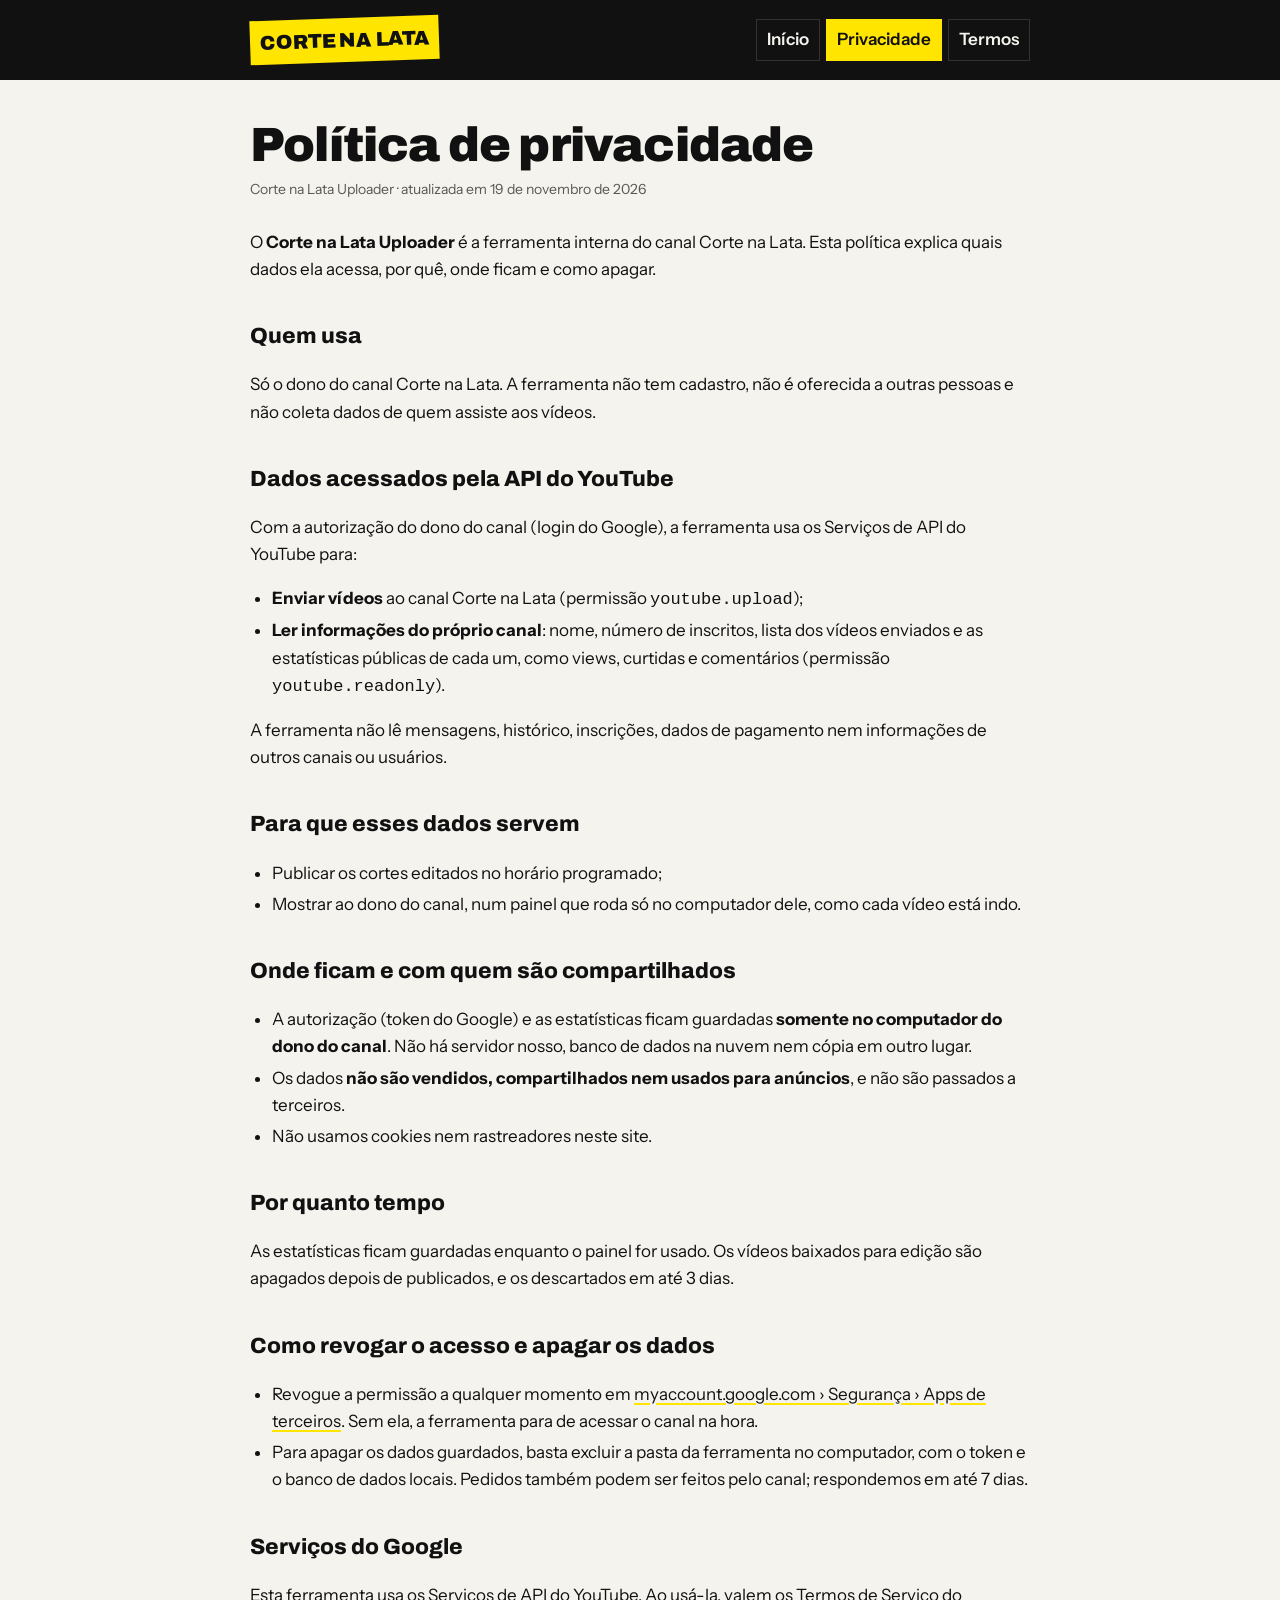
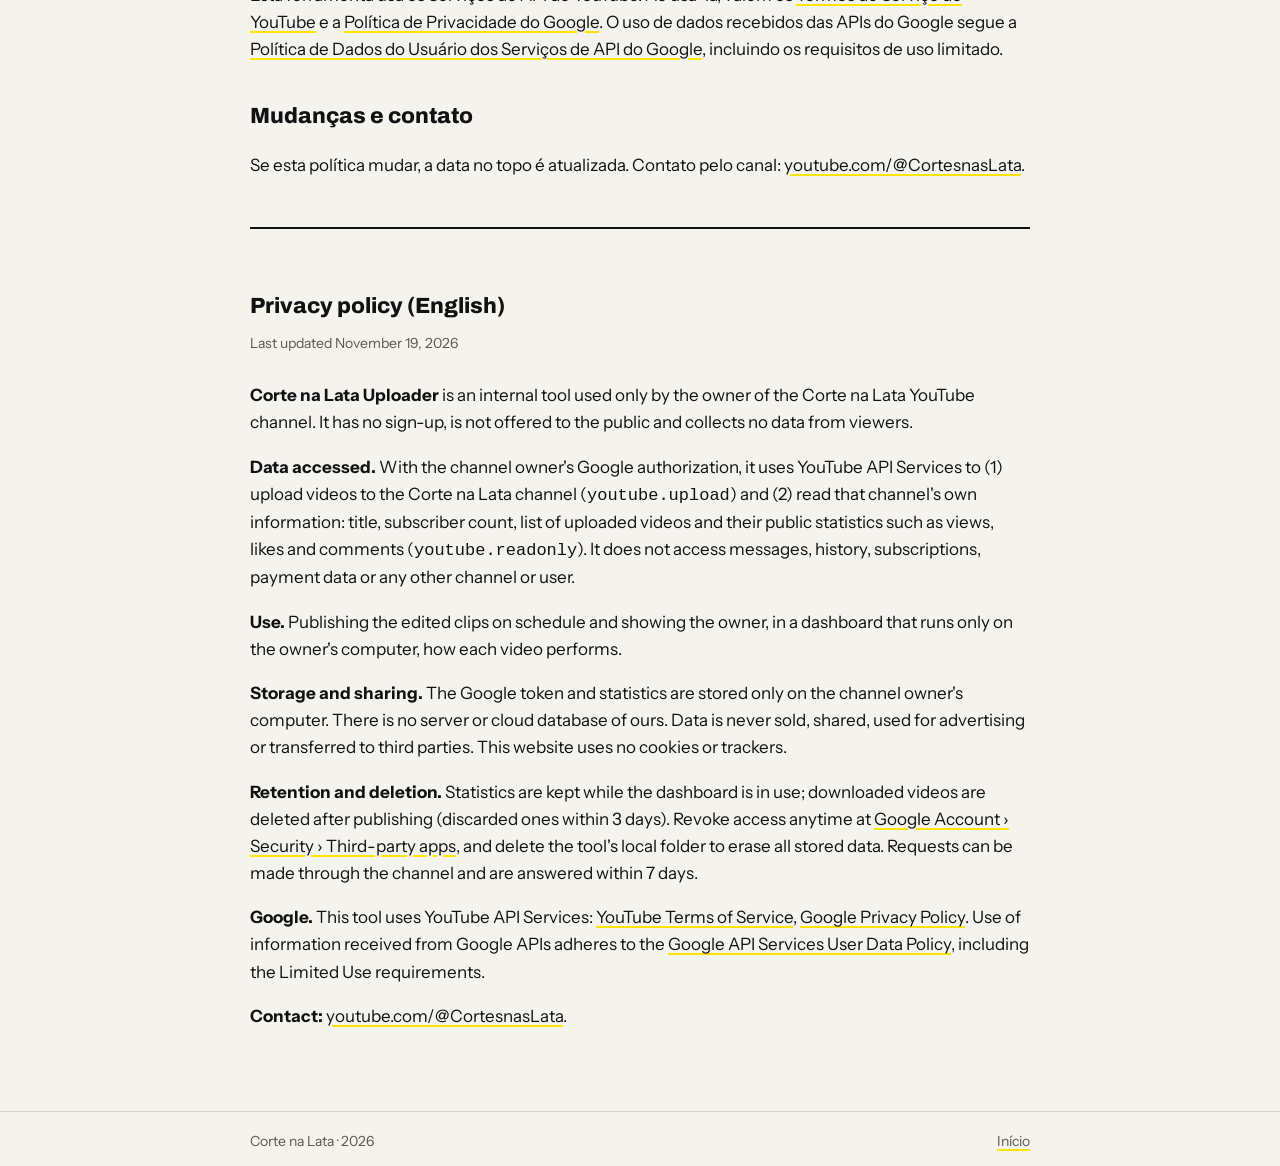
==== privacy.html @ 4a44e8d9 "Site do Corte na Lata Uploader: início, privacidade e termos" ====
<!doctype html>
<html lang="pt-BR">
<head>
<meta charset="utf-8">
<meta name="viewport" content="width=device-width, initial-scale=1">
<title>Política de privacidade · Corte na Lata</title>
<link rel="preconnect" href="https://fonts.googleapis.com">
<link href="https://fonts.googleapis.com/css2?family=Archivo:wght@800;900&family=Instrument+Sans:wght@400;600&display=swap" rel="stylesheet">
<link rel="stylesheet" href="style.css">
</head>
<body>
<header><div class="bar">
  <a class="brand" href="./">CORTE NA LATA</a>
  <nav aria-label="Páginas"><a href="./">Início</a><a href="privacy.html" aria-current="page">Privacidade</a><a href="terms.html">Termos</a></nav>
</div></header>
<main>
  <h1>Política de privacidade</h1>
  <p class="updated">Corte na Lata Uploader · atualizada em 19 de novembro de 2026</p>

  <p>O <strong>Corte na Lata Uploader</strong> é a ferramenta interna do canal Corte na Lata. Esta política explica quais dados ela acessa, por quê, onde ficam e como apagar.</p>

  <h2>Quem usa</h2>
  <p>Só o dono do canal Corte na Lata. A ferramenta não tem cadastro, não é oferecida a outras pessoas e não coleta dados de quem assiste aos vídeos.</p>

  <h2>Dados acessados pela API do YouTube</h2>
  <p>Com a autorização do dono do canal (login do Google), a ferramenta usa os Serviços de API do YouTube para:</p>
  <ul>
    <li><strong>Enviar vídeos</strong> ao canal Corte na Lata (permissão <code>youtube.upload</code>);</li>
    <li><strong>Ler informações do próprio canal</strong>: nome, número de inscritos, lista dos vídeos enviados e as estatísticas públicas de cada um, como views, curtidas e comentários (permissão <code>youtube.readonly</code>).</li>
  </ul>
  <p>A ferramenta não lê mensagens, histórico, inscrições, dados de pagamento nem informações de outros canais ou usuários.</p>

  <h2>Para que esses dados servem</h2>
  <ul>
    <li>Publicar os cortes editados no horário programado;</li>
    <li>Mostrar ao dono do canal, num painel que roda só no computador dele, como cada vídeo está indo.</li>
  </ul>

  <h2>Onde ficam e com quem são compartilhados</h2>
  <ul>
    <li>A autorização (token do Google) e as estatísticas ficam guardadas <strong>somente no computador do dono do canal</strong>. Não há servidor nosso, banco de dados na nuvem nem cópia em outro lugar.</li>
    <li>Os dados <strong>não são vendidos, compartilhados nem usados para anúncios</strong>, e não são passados a terceiros.</li>
    <li>Não usamos cookies nem rastreadores neste site.</li>
  </ul>

  <h2>Por quanto tempo</h2>
  <p>As estatísticas ficam guardadas enquanto o painel for usado. Os vídeos baixados para edição são apagados depois de publicados, e os descartados em até 3 dias.</p>

  <h2>Como revogar o acesso e apagar os dados</h2>
  <ul>
    <li>Revogue a permissão a qualquer momento em <a href="https://security.google.com/settings/security/permissions">myaccount.google.com › Segurança › Apps de terceiros</a>. Sem ela, a ferramenta para de acessar o canal na hora.</li>
    <li>Para apagar os dados guardados, basta excluir a pasta da ferramenta no computador, com o token e o banco de dados locais. Pedidos também podem ser feitos pelo canal; respondemos em até 7 dias.</li>
  </ul>

  <h2>Serviços do Google</h2>
  <p>Esta ferramenta usa os Serviços de API do YouTube. Ao usá-la, valem os <a href="https://www.youtube.com/t/terms">Termos de Serviço do YouTube</a> e a <a href="https://policies.google.com/privacy">Política de Privacidade do Google</a>. O uso de dados recebidos das APIs do Google segue a <a href="https://developers.google.com/terms/api-services-user-data-policy">Política de Dados do Usuário dos Serviços de API do Google</a>, incluindo os requisitos de uso limitado.</p>

  <h2>Mudanças e contato</h2>
  <p>Se esta política mudar, a data no topo é atualizada. Contato pelo canal: <a href="https://www.youtube.com/@CortesnasLata">youtube.com/@CortesnasLata</a>.</p>

  <section class="en" id="en" lang="en">
    <h2>Privacy policy (English)</h2>
    <p class="updated">Last updated November 19, 2026</p>
    <p><strong>Corte na Lata Uploader</strong> is an internal tool used only by the owner of the Corte na Lata YouTube channel. It has no sign-up, is not offered to the public and collects no data from viewers.</p>
    <p><strong>Data accessed.</strong> With the channel owner's Google authorization, it uses YouTube API Services to (1) upload videos to the Corte na Lata channel (<code>youtube.upload</code>) and (2) read that channel's own information: title, subscriber count, list of uploaded videos and their public statistics such as views, likes and comments (<code>youtube.readonly</code>). It does not access messages, history, subscriptions, payment data or any other channel or user.</p>
    <p><strong>Use.</strong> Publishing the edited clips on schedule and showing the owner, in a dashboard that runs only on the owner's computer, how each video performs.</p>
    <p><strong>Storage and sharing.</strong> The Google token and statistics are stored only on the channel owner's computer. There is no server or cloud database of ours. Data is never sold, shared, used for advertising or transferred to third parties. This website uses no cookies or trackers.</p>
    <p><strong>Retention and deletion.</strong> Statistics are kept while the dashboard is in use; downloaded videos are deleted after publishing (discarded ones within 3 days). Revoke access anytime at <a href="https://security.google.com/settings/security/permissions">Google Account › Security › Third-party apps</a>, and delete the tool's local folder to erase all stored data. Requests can be made through the channel and are answered within 7 days.</p>
    <p><strong>Google.</strong> This tool uses YouTube API Services: <a href="https://www.youtube.com/t/terms">YouTube Terms of Service</a>, <a href="https://policies.google.com/privacy">Google Privacy Policy</a>. Use of information received from Google APIs adheres to the <a href="https://developers.google.com/terms/api-services-user-data-policy">Google API Services User Data Policy</a>, including the Limited Use requirements.</p>
    <p><strong>Contact:</strong> <a href="https://www.youtube.com/@CortesnasLata">youtube.com/@CortesnasLata</a>.</p>
  </section>
</main>
<footer><div class="bar"><span>Corte na Lata · 2026</span><a href="./">Início</a></div></footer>
</body>
</html>
---- style.css ----
:root{--yellow:#FFE500;--ink:#111111;--paper:#F5F3EE;--muted:#5A5852;--rule:#D9D5CB}
*{box-sizing:border-box}
html,body{margin:0}
body{background:var(--paper);color:var(--ink);font-family:"Instrument Sans",system-ui,sans-serif;font-size:17px;line-height:1.6}
a{color:var(--ink);text-decoration-thickness:2px;text-decoration-color:var(--yellow);text-underline-offset:3px}
a:hover{background:var(--yellow)}
header{background:var(--ink);color:var(--paper)}
.bar{max-width:820px;margin:0 auto;padding:18px 20px;display:flex;flex-wrap:wrap;align-items:center;justify-content:space-between;gap:12px}
.brand{display:inline-block;background:var(--yellow);color:var(--ink);font-family:"Archivo",sans-serif;font-weight:900;font-size:20px;letter-spacing:-.3px;padding:6px 10px;transform:rotate(-2deg);text-decoration:none}
.brand:hover{background:var(--yellow)}
nav{display:flex;flex-wrap:wrap;gap:6px}
nav a{color:var(--paper);text-decoration:none;font-weight:600;padding:6px 10px;border:1px solid #333}
nav a:hover,nav a[aria-current=page]{background:var(--yellow);color:var(--ink);border-color:var(--yellow)}
main{max-width:820px;margin:0 auto;padding:40px 20px 64px}
h1{font-family:"Archivo",sans-serif;font-weight:900;font-size:clamp(32px,6vw,48px);line-height:1.05;letter-spacing:-.8px;margin:0 0 8px}
h2{font-family:"Archivo",sans-serif;font-weight:800;font-size:22px;margin:36px 0 8px}
.updated{color:var(--muted);font-size:14px;margin:0 0 28px}
.lead{font-size:20px}
.box{background:#fff;border:1px solid var(--rule);border-left:6px solid var(--yellow);padding:16px 18px;margin:20px 0}
ul{padding-left:22px}
li{margin:4px 0}
.en{margin-top:48px;padding-top:24px;border-top:2px solid var(--ink)}
footer{border-top:1px solid var(--rule);color:var(--muted);font-size:14px}
footer .bar{color:var(--muted)}
footer a{color:var(--muted)}
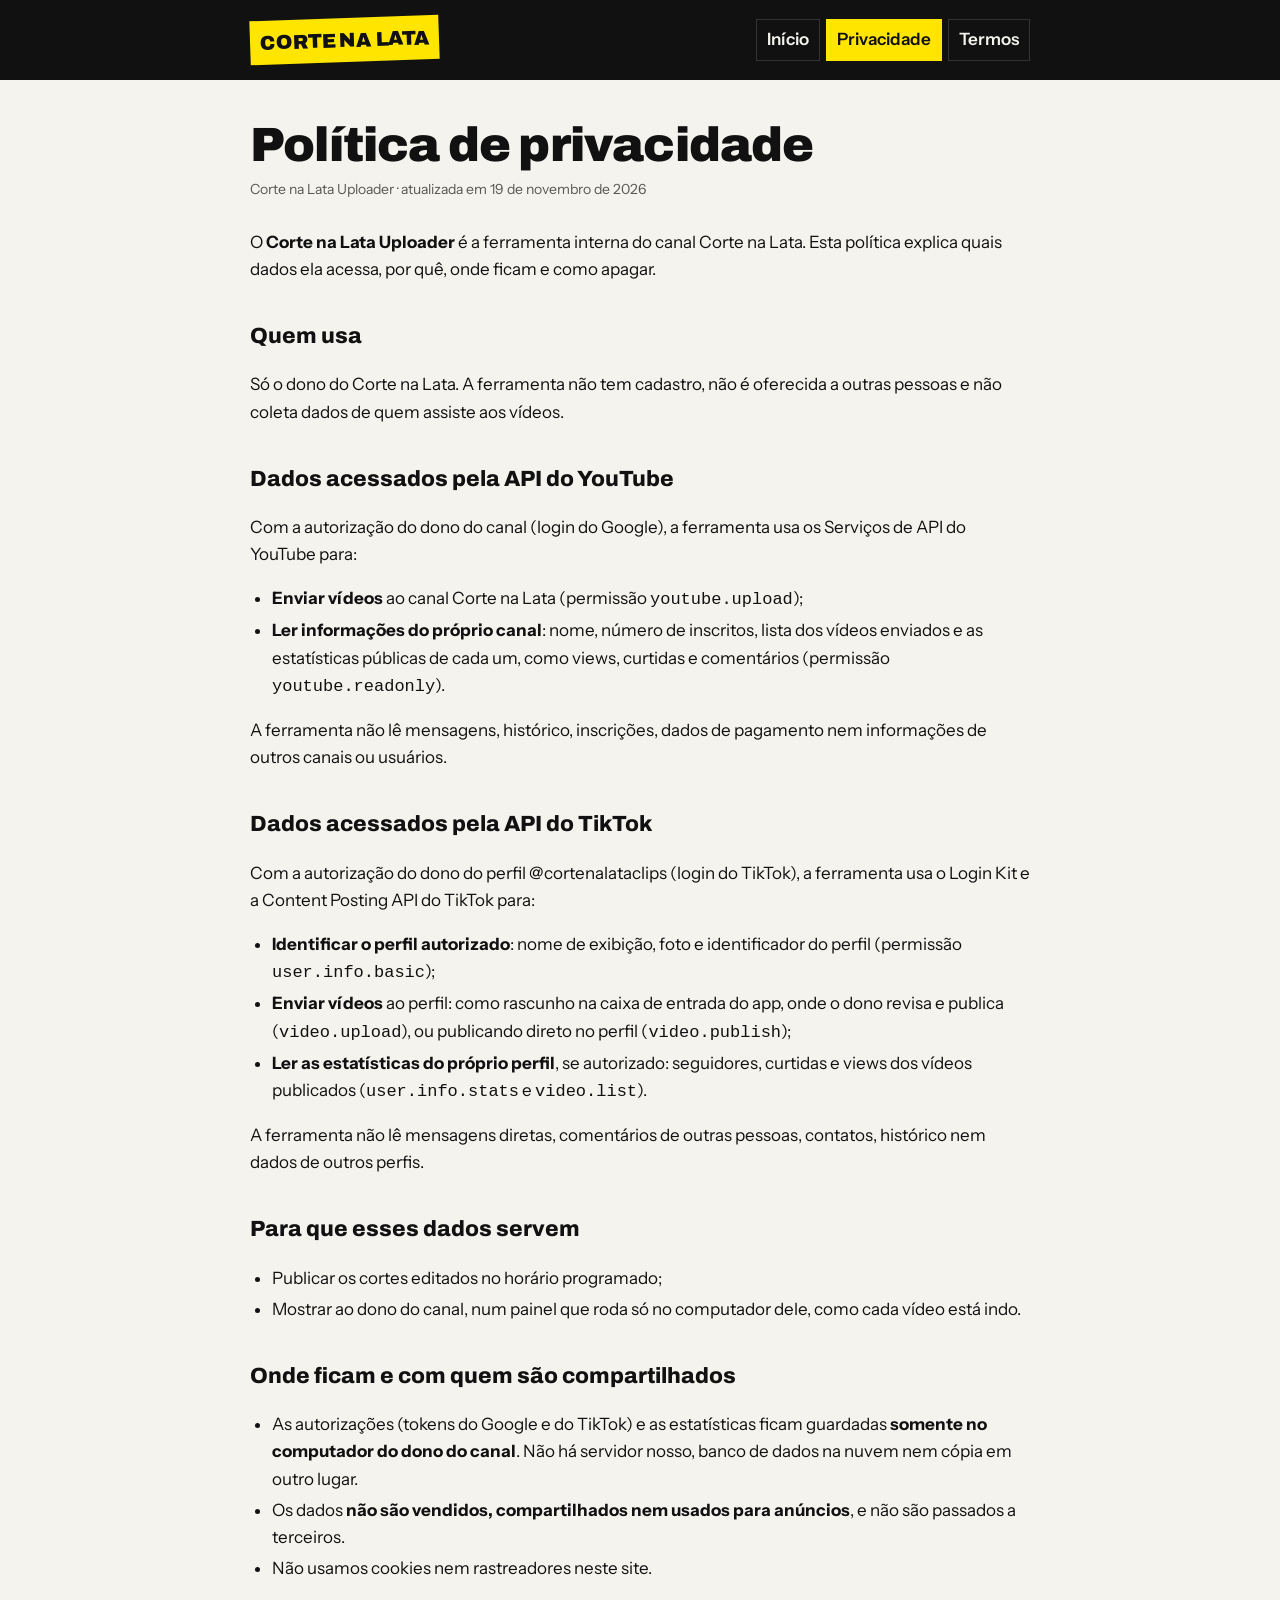
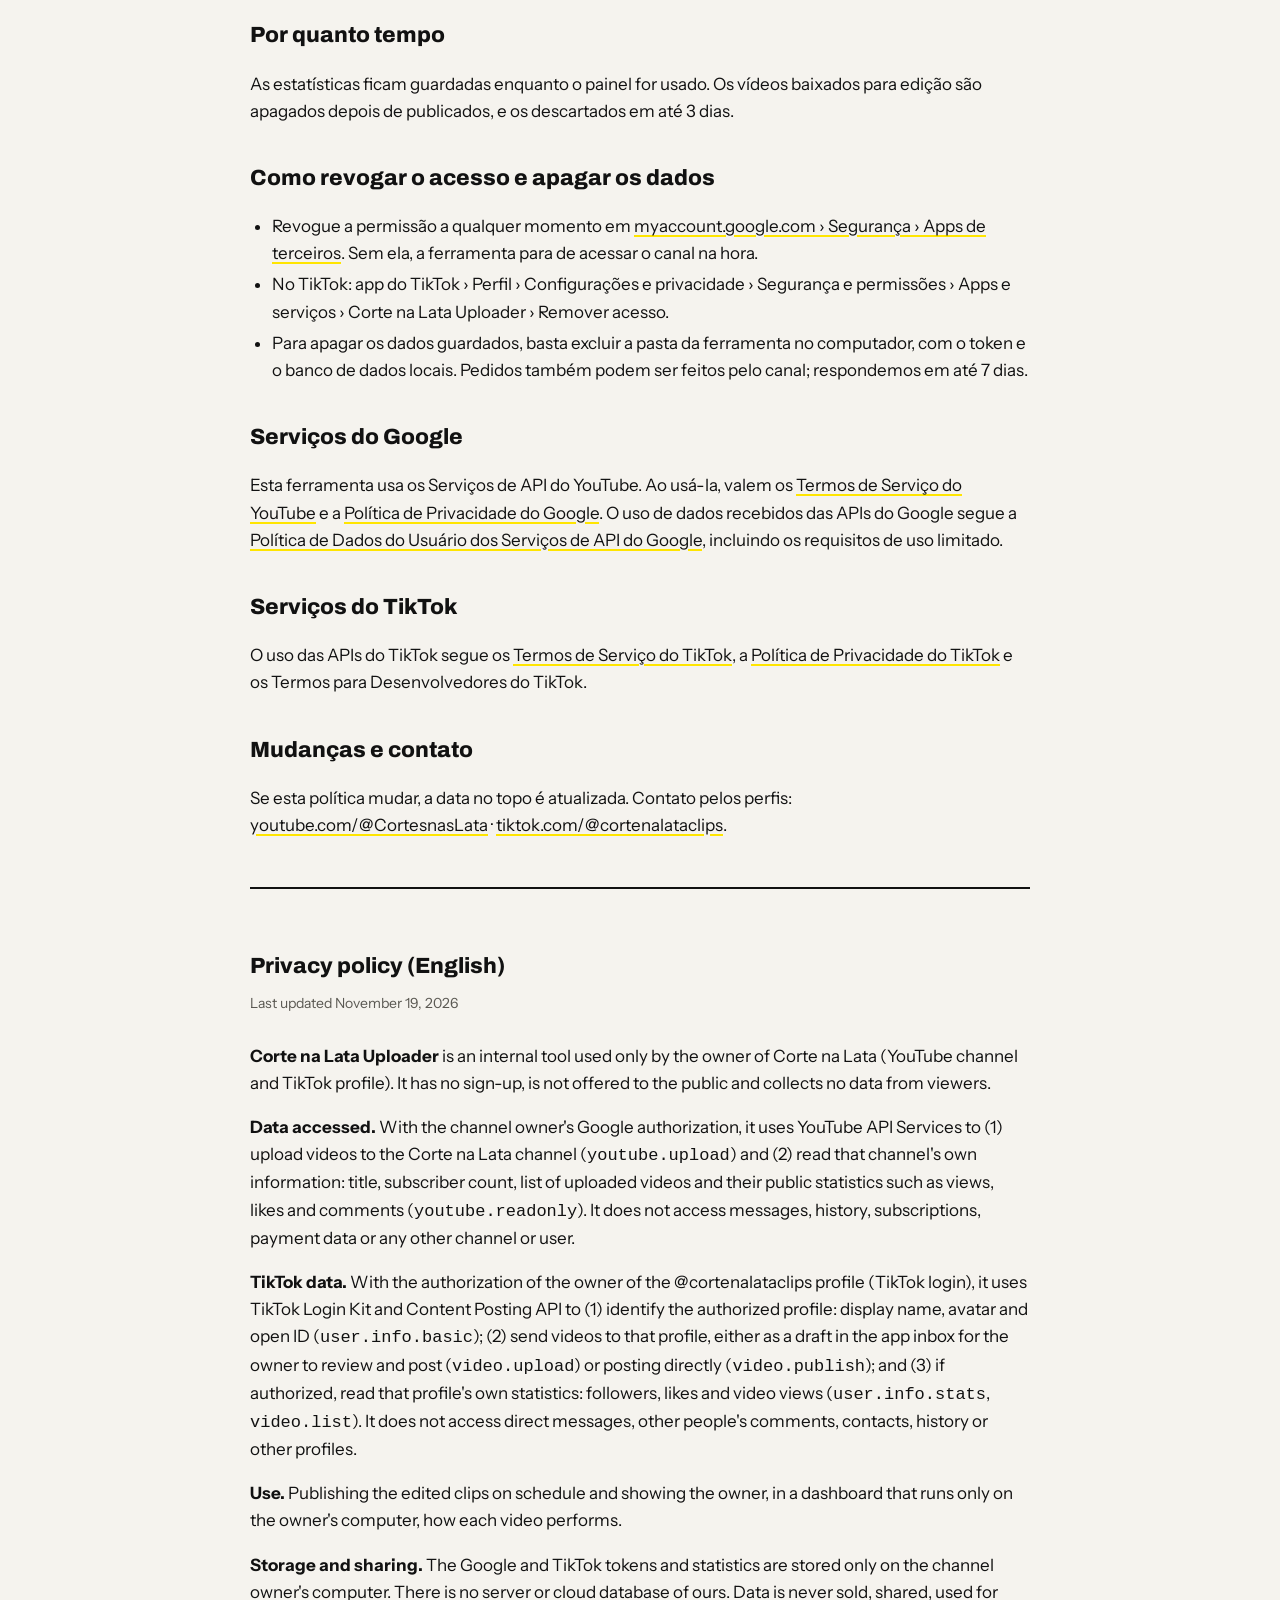
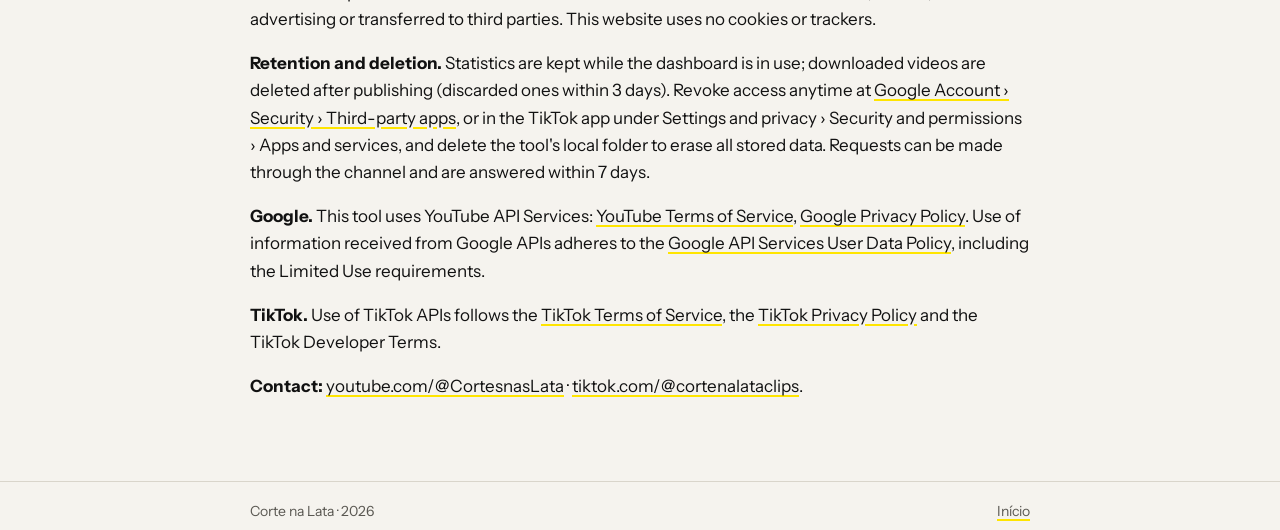
==== commit 62945d94: "TikTok na privacidade, termos e início; página de retorno do login do TikTok" ====
--- a/privacy.html
+++ b/privacy.html
@@ -20,7 +20,7 @@
   <p>O <strong>Corte na Lata Uploader</strong> é a ferramenta interna do canal Corte na Lata. Esta política explica quais dados ela acessa, por quê, onde ficam e como apagar.</p>
 
   <h2>Quem usa</h2>
-  <p>Só o dono do canal Corte na Lata. A ferramenta não tem cadastro, não é oferecida a outras pessoas e não coleta dados de quem assiste aos vídeos.</p>
+  <p>Só o dono do Corte na Lata. A ferramenta não tem cadastro, não é oferecida a outras pessoas e não coleta dados de quem assiste aos vídeos.</p>
 
   <h2>Dados acessados pela API do YouTube</h2>
   <p>Com a autorização do dono do canal (login do Google), a ferramenta usa os Serviços de API do YouTube para:</p>
@@ -30,6 +30,14 @@
   </ul>
   <p>A ferramenta não lê mensagens, histórico, inscrições, dados de pagamento nem informações de outros canais ou usuários.</p>
 
+  <h2>Dados acessados pela API do TikTok</h2>
+  <p>Com a autorização do dono do perfil @cortenalataclips (login do TikTok), a ferramenta usa o Login Kit e a Content Posting API do TikTok para:</p>
+  <ul>
+    <li><strong>Identificar o perfil autorizado</strong>: nome de exibição, foto e identificador do perfil (permissão <code>user.info.basic</code>);</li>
+    <li><strong>Enviar vídeos</strong> ao perfil: como rascunho na caixa de entrada do app, onde o dono revisa e publica (<code>video.upload</code>), ou publicando direto no perfil (<code>video.publish</code>);</li>
+    <li><strong>Ler as estatísticas do próprio perfil</strong>, se autorizado: seguidores, curtidas e views dos vídeos publicados (<code>user.info.stats</code> e <code>video.list</code>).</li>
+  </ul>
+  <p>A ferramenta não lê mensagens diretas, comentários de outras pessoas, contatos, histórico nem dados de outros perfis.</p>
   <h2>Para que esses dados servem</h2>
   <ul>
     <li>Publicar os cortes editados no horário programado;</li>
@@ -38,7 +46,7 @@
 
   <h2>Onde ficam e com quem são compartilhados</h2>
   <ul>
-    <li>A autorização (token do Google) e as estatísticas ficam guardadas <strong>somente no computador do dono do canal</strong>. Não há servidor nosso, banco de dados na nuvem nem cópia em outro lugar.</li>
+    <li>As autorizações (tokens do Google e do TikTok) e as estatísticas ficam guardadas <strong>somente no computador do dono do canal</strong>. Não há servidor nosso, banco de dados na nuvem nem cópia em outro lugar.</li>
     <li>Os dados <strong>não são vendidos, compartilhados nem usados para anúncios</strong>, e não são passados a terceiros.</li>
     <li>Não usamos cookies nem rastreadores neste site.</li>
   </ul>
@@ -49,25 +57,30 @@
   <h2>Como revogar o acesso e apagar os dados</h2>
   <ul>
     <li>Revogue a permissão a qualquer momento em <a href="https://security.google.com/settings/security/permissions">myaccount.google.com › Segurança › Apps de terceiros</a>. Sem ela, a ferramenta para de acessar o canal na hora.</li>
+    <li>No TikTok: app do TikTok › Perfil › Configurações e privacidade › Segurança e permissões › Apps e serviços › Corte na Lata Uploader › Remover acesso.</li>
     <li>Para apagar os dados guardados, basta excluir a pasta da ferramenta no computador, com o token e o banco de dados locais. Pedidos também podem ser feitos pelo canal; respondemos em até 7 dias.</li>
   </ul>
 
   <h2>Serviços do Google</h2>
   <p>Esta ferramenta usa os Serviços de API do YouTube. Ao usá-la, valem os <a href="https://www.youtube.com/t/terms">Termos de Serviço do YouTube</a> e a <a href="https://policies.google.com/privacy">Política de Privacidade do Google</a>. O uso de dados recebidos das APIs do Google segue a <a href="https://developers.google.com/terms/api-services-user-data-policy">Política de Dados do Usuário dos Serviços de API do Google</a>, incluindo os requisitos de uso limitado.</p>
 
+  <h2>Serviços do TikTok</h2>
+  <p>O uso das APIs do TikTok segue os <a href="https://www.tiktok.com/legal/terms-of-service">Termos de Serviço do TikTok</a>, a <a href="https://www.tiktok.com/legal/privacy-policy">Política de Privacidade do TikTok</a> e os Termos para Desenvolvedores do TikTok.</p>
   <h2>Mudanças e contato</h2>
-  <p>Se esta política mudar, a data no topo é atualizada. Contato pelo canal: <a href="https://www.youtube.com/@CortesnasLata">youtube.com/@CortesnasLata</a>.</p>
+  <p>Se esta política mudar, a data no topo é atualizada. Contato pelos perfis: <a href="https://www.youtube.com/@CortesnasLata">youtube.com/@CortesnasLata</a> · <a href="https://www.tiktok.com/@cortenalataclips">tiktok.com/@cortenalataclips</a>.</p>
 
   <section class="en" id="en" lang="en">
     <h2>Privacy policy (English)</h2>
     <p class="updated">Last updated November 19, 2026</p>
-    <p><strong>Corte na Lata Uploader</strong> is an internal tool used only by the owner of the Corte na Lata YouTube channel. It has no sign-up, is not offered to the public and collects no data from viewers.</p>
+    <p><strong>Corte na Lata Uploader</strong> is an internal tool used only by the owner of Corte na Lata (YouTube channel and TikTok profile). It has no sign-up, is not offered to the public and collects no data from viewers.</p>
     <p><strong>Data accessed.</strong> With the channel owner's Google authorization, it uses YouTube API Services to (1) upload videos to the Corte na Lata channel (<code>youtube.upload</code>) and (2) read that channel's own information: title, subscriber count, list of uploaded videos and their public statistics such as views, likes and comments (<code>youtube.readonly</code>). It does not access messages, history, subscriptions, payment data or any other channel or user.</p>
+    <p><strong>TikTok data.</strong> With the authorization of the owner of the @cortenalataclips profile (TikTok login), it uses TikTok Login Kit and Content Posting API to (1) identify the authorized profile: display name, avatar and open ID (<code>user.info.basic</code>); (2) send videos to that profile, either as a draft in the app inbox for the owner to review and post (<code>video.upload</code>) or posting directly (<code>video.publish</code>); and (3) if authorized, read that profile's own statistics: followers, likes and video views (<code>user.info.stats</code>, <code>video.list</code>). It does not access direct messages, other people's comments, contacts, history or other profiles.</p>
     <p><strong>Use.</strong> Publishing the edited clips on schedule and showing the owner, in a dashboard that runs only on the owner's computer, how each video performs.</p>
-    <p><strong>Storage and sharing.</strong> The Google token and statistics are stored only on the channel owner's computer. There is no server or cloud database of ours. Data is never sold, shared, used for advertising or transferred to third parties. This website uses no cookies or trackers.</p>
-    <p><strong>Retention and deletion.</strong> Statistics are kept while the dashboard is in use; downloaded videos are deleted after publishing (discarded ones within 3 days). Revoke access anytime at <a href="https://security.google.com/settings/security/permissions">Google Account › Security › Third-party apps</a>, and delete the tool's local folder to erase all stored data. Requests can be made through the channel and are answered within 7 days.</p>
+    <p><strong>Storage and sharing.</strong> The Google and TikTok tokens and statistics are stored only on the channel owner's computer. There is no server or cloud database of ours. Data is never sold, shared, used for advertising or transferred to third parties. This website uses no cookies or trackers.</p>
+    <p><strong>Retention and deletion.</strong> Statistics are kept while the dashboard is in use; downloaded videos are deleted after publishing (discarded ones within 3 days). Revoke access anytime at <a href="https://security.google.com/settings/security/permissions">Google Account › Security › Third-party apps</a>, or in the TikTok app under Settings and privacy › Security and permissions › Apps and services, and delete the tool's local folder to erase all stored data. Requests can be made through the channel and are answered within 7 days.</p>
     <p><strong>Google.</strong> This tool uses YouTube API Services: <a href="https://www.youtube.com/t/terms">YouTube Terms of Service</a>, <a href="https://policies.google.com/privacy">Google Privacy Policy</a>. Use of information received from Google APIs adheres to the <a href="https://developers.google.com/terms/api-services-user-data-policy">Google API Services User Data Policy</a>, including the Limited Use requirements.</p>
-    <p><strong>Contact:</strong> <a href="https://www.youtube.com/@CortesnasLata">youtube.com/@CortesnasLata</a>.</p>
+    <p><strong>TikTok.</strong> Use of TikTok APIs follows the <a href="https://www.tiktok.com/legal/terms-of-service">TikTok Terms of Service</a>, the <a href="https://www.tiktok.com/legal/privacy-policy">TikTok Privacy Policy</a> and the TikTok Developer Terms.</p>
+    <p><strong>Contact:</strong> <a href="https://www.youtube.com/@CortesnasLata">youtube.com/@CortesnasLata</a> · <a href="https://www.tiktok.com/@cortenalataclips">tiktok.com/@cortenalataclips</a>.</p>
   </section>
 </main>
 <footer><div class="bar"><span>Corte na Lata · 2026</span><a href="./">Início</a></div></footer>
